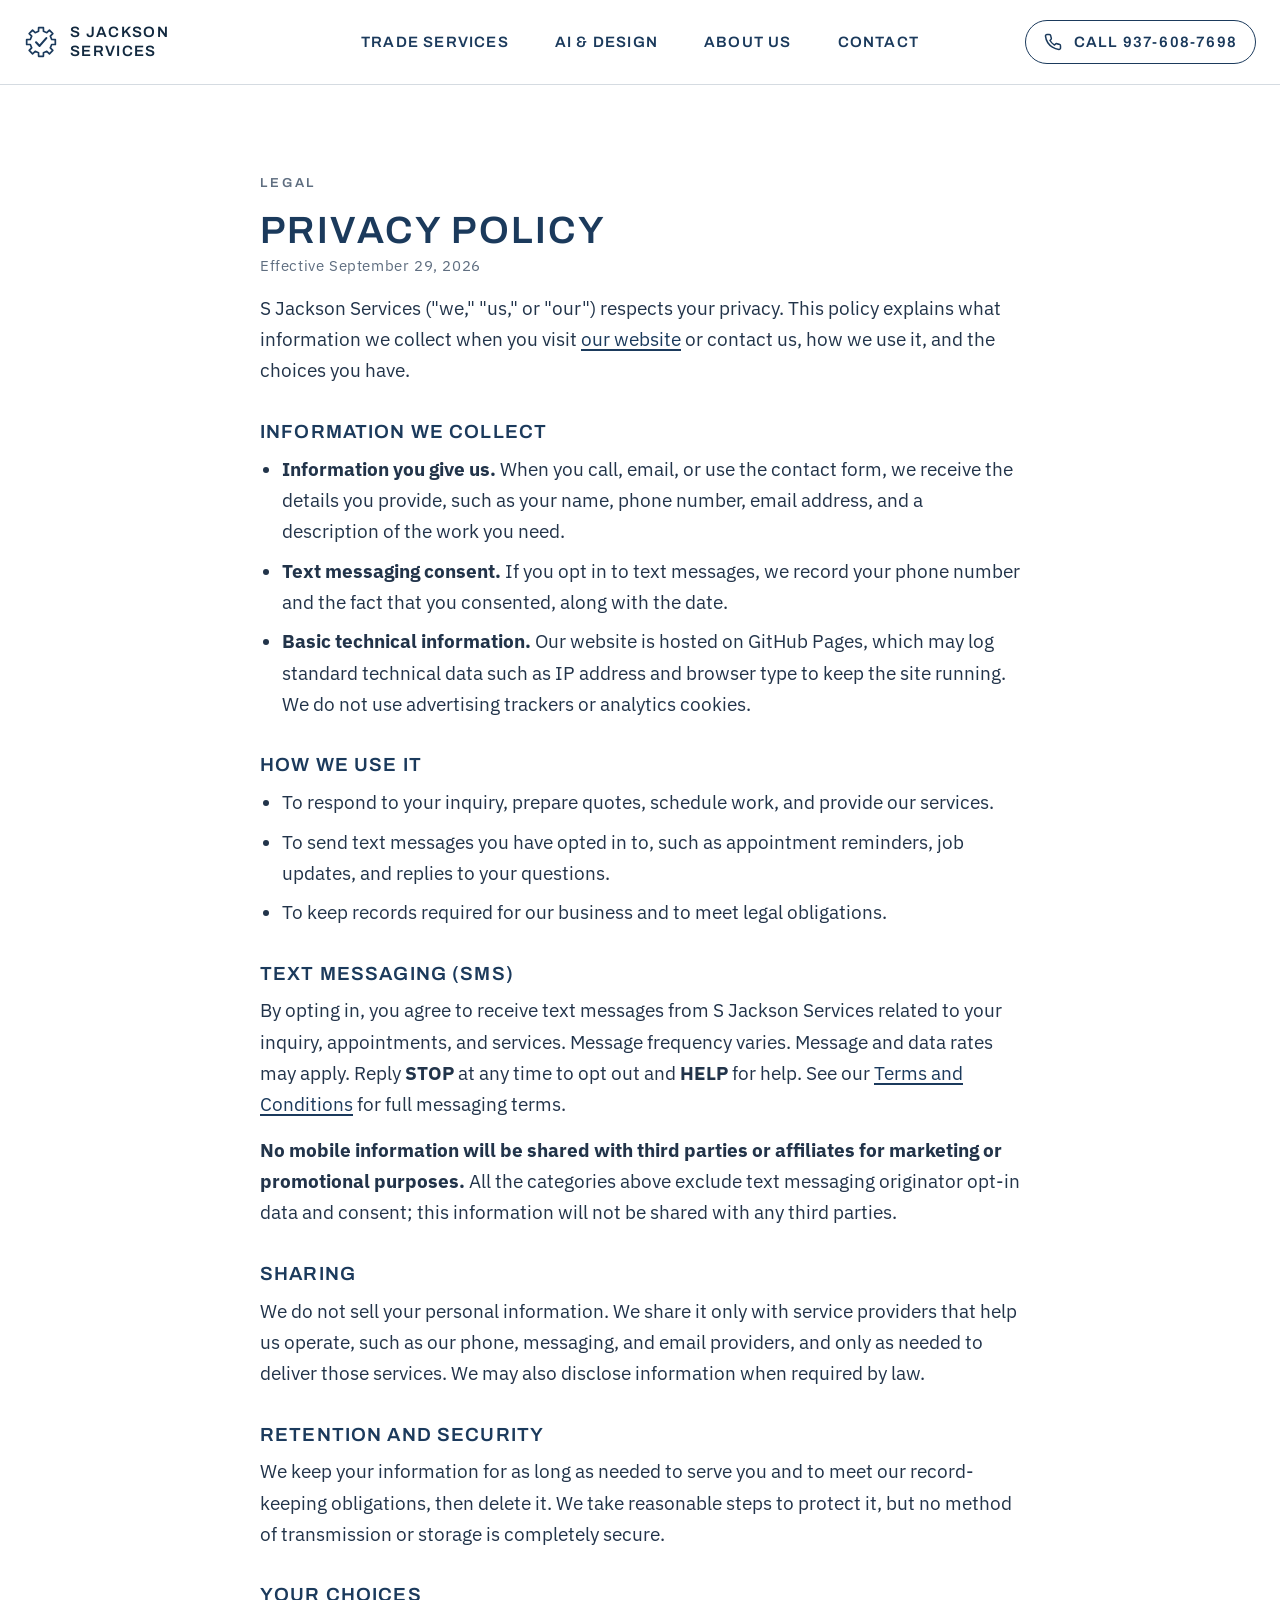
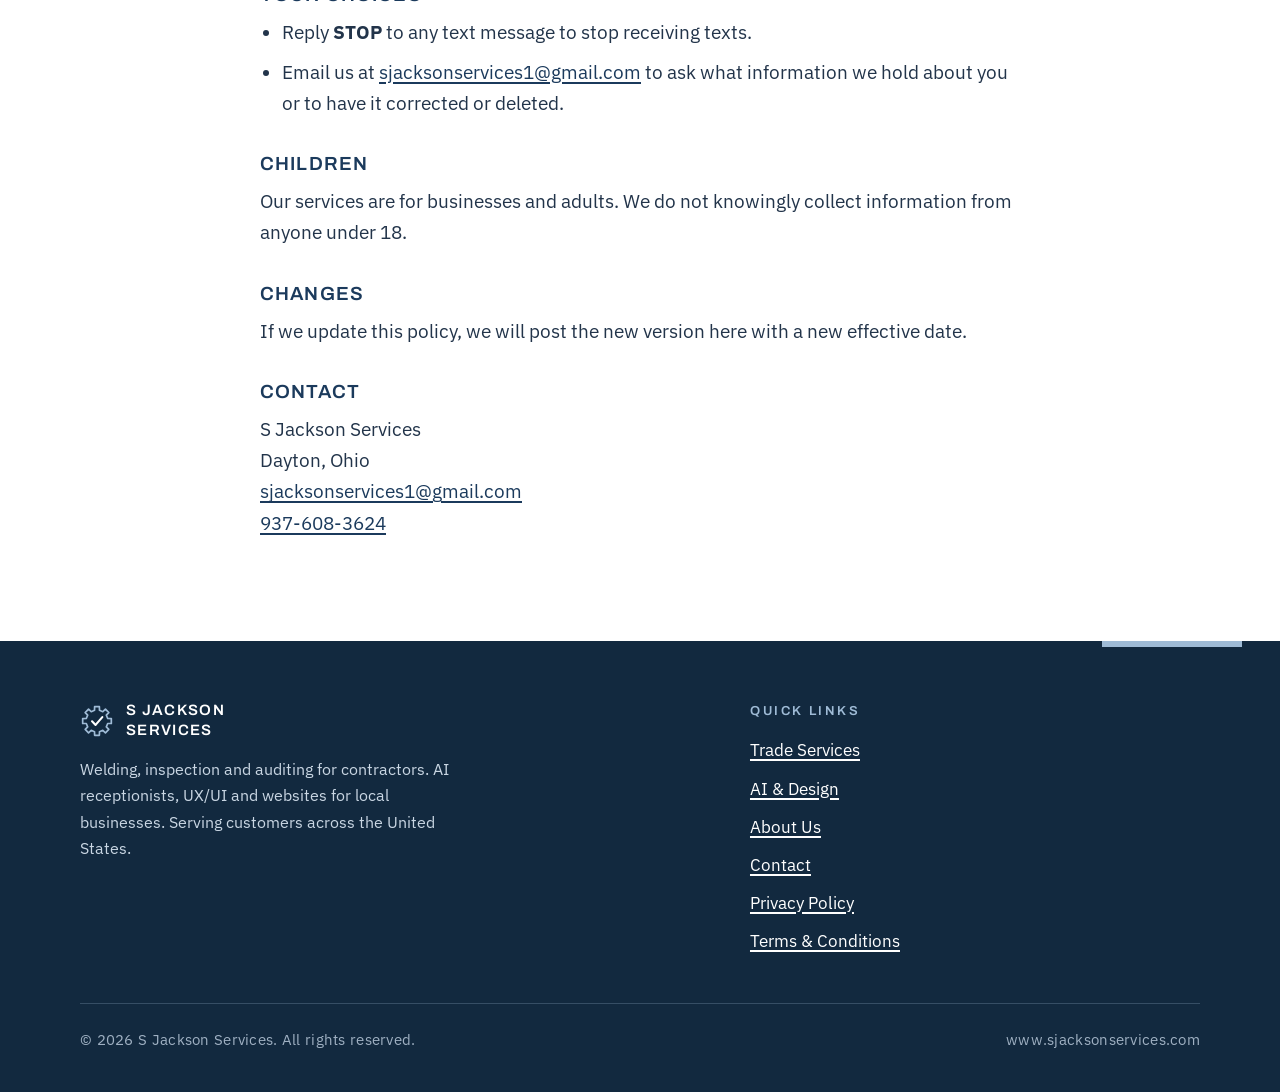
==== privacy.html @ 8cca8031 "Add Privacy Policy and Terms pages with SMS consent for Twilio messaging review - privacy.html: priv" ====
<!DOCTYPE html>
<html lang="en">
<head>
<meta charset="UTF-8">
<meta name="viewport" content="width=device-width, initial-scale=1.0">
<title>Privacy Policy — S Jackson Services</title>
<meta name="description" content="Privacy Policy for S Jackson Services, including how we handle phone numbers and text messaging consent.">
<meta name="theme-color" content="#1B3A5C">
<link rel="icon" type="image/svg+xml" href="assets/favicon.svg">
<link rel="preconnect" href="https://fonts.googleapis.com">
<link rel="preconnect" href="https://fonts.gstatic.com" crossorigin>
<link href="https://fonts.googleapis.com/css2?family=Archivo:wght@500;600;700&family=IBM+Plex+Sans:wght@400;500;600&display=swap" rel="stylesheet">
<link rel="stylesheet" href="styles.css">
</head>
<body>

<a class="skip-link" href="#main">Skip to main content</a>

<header class="site-header">
  <div class="container header-inner">
    <a class="brand" href="index.html#top" aria-label="S Jackson Services home">
      <svg class="" viewBox="0 0 48 48" fill="none" aria-hidden="true">
        <path d="M 20.5 8.9 L 20.63 3.78 L 27.37 3.78 L 27.5 8.9 L 32.2 10.85 L 35.92 7.32 L 40.68 12.08 L 37.15 15.8 L 39.1 20.5 L 44.22 20.63 L 44.22 27.37 L 39.1 27.5 L 37.15 32.2 L 40.68 35.92 L 35.92 40.68 L 32.2 37.15 L 27.5 39.1 L 27.37 44.22 L 20.63 44.22 L 20.5 39.1 L 15.8 37.15 L 12.08 40.68 L 7.32 35.92 L 10.85 32.2 L 8.9 27.5 L 3.78 27.37 L 3.78 20.63 L 8.9 20.5 L 10.85 15.8 L 7.32 12.08 L 12.08 7.32 L 15.8 10.85 Z" stroke="#1B3A5C" stroke-width="2.4" stroke-linejoin="round"/>
        <path d="M17 24.5 L22 29.5 L31.5 18.5" stroke="#1B3A5C" stroke-width="3" stroke-linecap="round" stroke-linejoin="round"/>
      </svg>
      <span class="brand-name">S Jackson<br>Services</span>
    </a>

    <nav class="nav" id="siteNav" aria-label="Main">
      <a href="index.html#trade">Trade Services</a>
      <a href="index.html#automation">AI &amp; Design</a>
      <a href="index.html#about">About Us</a>
      <a href="index.html#contact">Contact</a>
      <a class="btn btn-primary header-call nav-call" href="tel:9376087698" data-fill-tel="mainPhone">
        <svg viewBox="0 0 24 24" fill="none" stroke="currentColor" stroke-width="2" stroke-linecap="round" stroke-linejoin="round" aria-hidden="true"><path d="M22 16.9v3a2 2 0 0 1-2.2 2 19.8 19.8 0 0 1-8.6-3A19.5 19.5 0 0 1 5.1 13 19.8 19.8 0 0 1 2 4.2 2 2 0 0 1 4 2h3a2 2 0 0 1 2 1.7c.1 1 .4 2 .7 2.9a2 2 0 0 1-.5 2.1L8 10a16 16 0 0 0 6 6l1.3-1.2a2 2 0 0 1 2.1-.5c.9.3 1.9.6 2.9.7a2 2 0 0 1 1.7 2z"/></svg>
        <span>Call <span data-fill="mainPhone">937-608-7698</span></span>
      </a>
    </nav>

    <div class="header-right">
      <a class="btn btn-primary header-call desk-call" href="tel:9376087698" data-fill-tel="mainPhone">
        <svg viewBox="0 0 24 24" fill="none" stroke="currentColor" stroke-width="2" stroke-linecap="round" stroke-linejoin="round" aria-hidden="true"><path d="M22 16.9v3a2 2 0 0 1-2.2 2 19.8 19.8 0 0 1-8.6-3A19.5 19.5 0 0 1 5.1 13 19.8 19.8 0 0 1 2 4.2 2 2 0 0 1 4 2h3a2 2 0 0 1 2 1.7c.1 1 .4 2 .7 2.9a2 2 0 0 1-.5 2.1L8 10a16 16 0 0 0 6 6l1.3-1.2a2 2 0 0 1 2.1-.5c.9.3 1.9.6 2.9.7a2 2 0 0 1 1.7 2z"/></svg>
        <span>Call <span data-fill="mainPhone">937-608-7698</span></span>
      </a>
      <button class="nav-toggle" id="navToggle" aria-expanded="false" aria-controls="siteNav">
        <svg viewBox="0 0 24 24" fill="none" stroke="currentColor" stroke-width="2.2" stroke-linecap="round" aria-hidden="true"><path d="M4 7h16M4 12h16M4 17h16"/></svg>
        Menu
      </button>
    </div>
  </div>
</header>

<main id="main">
<section class="section legal">
  <div class="container legal-inner">
    <div class="eyebrow">Legal</div>
    <h1>Privacy Policy</h1>
    <p class="legal-date">Effective September 29, 2026</p>

    <p>S Jackson Services ("we," "us," or "our") respects your privacy. This policy explains what information we collect when you visit <a href="index.html">our website</a> or contact us, how we use it, and the choices you have.</p>

    <h2>Information we collect</h2>
    <ul>
      <li><strong>Information you give us.</strong> When you call, email, or use the contact form, we receive the details you provide, such as your name, phone number, email address, and a description of the work you need.</li>
      <li><strong>Text messaging consent.</strong> If you opt in to text messages, we record your phone number and the fact that you consented, along with the date.</li>
      <li><strong>Basic technical information.</strong> Our website is hosted on GitHub Pages, which may log standard technical data such as IP address and browser type to keep the site running. We do not use advertising trackers or analytics cookies.</li>
    </ul>

    <h2>How we use it</h2>
    <ul>
      <li>To respond to your inquiry, prepare quotes, schedule work, and provide our services.</li>
      <li>To send text messages you have opted in to, such as appointment reminders, job updates, and replies to your questions.</li>
      <li>To keep records required for our business and to meet legal obligations.</li>
    </ul>

    <h2>Text messaging (SMS)</h2>
    <p>By opting in, you agree to receive text messages from S Jackson Services related to your inquiry, appointments, and services. Message frequency varies. Message and data rates may apply. Reply <strong>STOP</strong> at any time to opt out and <strong>HELP</strong> for help. See our <a href="terms.html">Terms and Conditions</a> for full messaging terms.</p>
    <p><strong>No mobile information will be shared with third parties or affiliates for marketing or promotional purposes.</strong> All the categories above exclude text messaging originator opt-in data and consent; this information will not be shared with any third parties.</p>

    <h2>Sharing</h2>
    <p>We do not sell your personal information. We share it only with service providers that help us operate, such as our phone, messaging, and email providers, and only as needed to deliver those services. We may also disclose information when required by law.</p>

    <h2>Retention and security</h2>
    <p>We keep your information for as long as needed to serve you and to meet our record-keeping obligations, then delete it. We take reasonable steps to protect it, but no method of transmission or storage is completely secure.</p>

    <h2>Your choices</h2>
    <ul>
      <li>Reply <strong>STOP</strong> to any text message to stop receiving texts.</li>
      <li>Email us at <a href="mailto:sjacksonservices1@gmail.com">sjacksonservices1@gmail.com</a> to ask what information we hold about you or to have it corrected or deleted.</li>
    </ul>

    <h2>Children</h2>
    <p>Our services are for businesses and adults. We do not knowingly collect information from anyone under 18.</p>

    <h2>Changes</h2>
    <p>If we update this policy, we will post the new version here with a new effective date.</p>

    <h2>Contact</h2>
    <p>S Jackson Services<br>Dayton, Ohio<br>
    <a href="mailto:sjacksonservices1@gmail.com">sjacksonservices1@gmail.com</a><br>
    <a href="tel:9376083624">937-608-3624</a></p>

  </div>
</section>
</main>

<footer class="site-footer">
  <div class="footer-accent" aria-hidden="true"></div>
  <div class="container">
    <div class="footer-grid">
      <div>
        <a class="brand" href="index.html#top" aria-label="S Jackson Services home">
          <svg class="" viewBox="0 0 48 48" fill="none" aria-hidden="true">
        <path d="M 20.5 8.9 L 20.63 3.78 L 27.37 3.78 L 27.5 8.9 L 32.2 10.85 L 35.92 7.32 L 40.68 12.08 L 37.15 15.8 L 39.1 20.5 L 44.22 20.63 L 44.22 27.37 L 39.1 27.5 L 37.15 32.2 L 40.68 35.92 L 35.92 40.68 L 32.2 37.15 L 27.5 39.1 L 27.37 44.22 L 20.63 44.22 L 20.5 39.1 L 15.8 37.15 L 12.08 40.68 L 7.32 35.92 L 10.85 32.2 L 8.9 27.5 L 3.78 27.37 L 3.78 20.63 L 8.9 20.5 L 10.85 15.8 L 7.32 12.08 L 12.08 7.32 L 15.8 10.85 Z" stroke="#9FBBD6" stroke-width="2.4" stroke-linejoin="round"/>
        <path d="M17 24.5 L22 29.5 L31.5 18.5" stroke="#FFFFFF" stroke-width="3" stroke-linecap="round" stroke-linejoin="round"/>
      </svg>
          <span class="brand-name">S Jackson<br>Services</span>
        </a>
        <p>Welding, inspection and auditing for contractors. AI receptionists, UX/UI and websites for local businesses. Serving <span data-fill="serviceArea">customers across the United States</span>.</p>
      </div>
      <div>
        <div class="footer-h">Quick Links</div>
        <ul>
          <li><a href="index.html#trade">Trade Services</a></li>
          <li><a href="index.html#automation">AI &amp; Design</a></li>
          <li><a href="index.html#about">About Us</a></li>
          <li><a href="index.html#contact">Contact</a></li>
          <li><a href="privacy.html">Privacy Policy</a></li>
          <li><a href="terms.html">Terms &amp; Conditions</a></li>
        </ul>
      </div>
    </div>
    <div class="footer-bottom">
      <span>&copy; <span id="year">2026</span> S Jackson Services. All rights reserved.</span>
      <span data-fill="website">www.sjacksonservices.com</span>
    </div>
  </div>
</footer>

<script src="site-config.js"></script>
<script src="site.js"></script>
</body>
</html>
---- styles.css ----
/* ============================================================
   S JACKSON SERVICES — STYLES
   Palette, type and details are lifted straight from the
   business card so the site and the card read as one piece.
   ============================================================ */
:root{
  --navy:#1B3A5C;
  --navy-deep:#12293F;
  --sky:#9FBBD6;
  --sky-light:#E4ECF4;
  --text:#22344A;
  --muted:#5F6E80;      /* card's #7C8A9B, darkened slightly for readability */
  --bg:#EDEFF2;
  --white:#FFFFFF;
  --line:rgba(27,58,92,.18);
  --shadow:0 12px 30px rgba(27,58,92,.14), 0 2px 5px rgba(27,58,92,.08);
  --radius:6px;
  --max:1120px;
}

*{margin:0;padding:0;box-sizing:border-box;}
html{scroll-behavior:smooth;}
@media (prefers-reduced-motion:reduce){
  html{scroll-behavior:auto;}
  *{transition:none !important;animation:none !important;}
}
body{
  background:var(--bg);
  color:var(--text);
  font-family:'IBM Plex Sans',system-ui,-apple-system,"Segoe UI",Arial,sans-serif;
  font-size:19px;            /* large base size — easy on the eyes */
  line-height:1.65;
  -webkit-font-smoothing:antialiased;
}
img,svg{max-width:100%;display:block;}
a{color:var(--navy);text-decoration-thickness:2px;text-underline-offset:3px;}
a:hover{color:var(--navy-deep);}
:focus-visible{outline:3px solid var(--navy);outline-offset:3px;border-radius:3px;}
.container{width:min(var(--max),100% - 40px);margin-inline:auto;}
.visually-hidden{position:absolute;width:1px;height:1px;overflow:hidden;clip:rect(0 0 0 0);white-space:nowrap;}

/* Headings — Archivo, uppercase, letter-spaced, like the card wordmark */
h1,h2,h3,.eyebrow,.wordmark,.btn,.nav a{
  font-family:'Archivo',system-ui,Arial,sans-serif;
}
h2{
  font-weight:600;font-size:clamp(26px,3.4vw,36px);
  letter-spacing:.06em;text-transform:uppercase;line-height:1.2;color:var(--navy);
}
h3{
  font-weight:600;font-size:21px;letter-spacing:.05em;text-transform:uppercase;
  line-height:1.25;color:var(--navy);
}
.eyebrow{
  font-size:13px;font-weight:600;letter-spacing:.22em;text-transform:uppercase;
  color:var(--muted);margin-bottom:14px;
}
.section{padding:88px 0;}
.section-head{max-width:720px;margin-bottom:44px;}
.section-head p{margin-top:16px;font-size:20px;color:var(--text);}
.lead{font-size:21px;}

/* Skip link for keyboard users */
.skip-link{
  position:absolute;left:16px;top:-60px;z-index:100;
  background:var(--navy);color:#fff;padding:12px 18px;border-radius:var(--radius);
  font-weight:600;transition:top .15s;
}
.skip-link:focus{top:16px;}

/* ---------- BUTTONS ---------- */
.btn{
  display:inline-flex;align-items:center;justify-content:center;gap:12px;
  min-height:56px;padding:14px 28px;border-radius:var(--radius);
  font-weight:600;font-size:17px;letter-spacing:.08em;text-transform:uppercase;
  text-decoration:none;border:2px solid transparent;cursor:pointer;
  transition:background .15s,color .15s,border-color .15s,transform .15s;
}
.btn svg{width:22px;height:22px;flex:none;}
.btn-primary{background:var(--navy);color:#fff;border-color:var(--navy);}
.btn-primary:hover{background:var(--navy-deep);border-color:var(--navy-deep);color:#fff;}
.btn-outline{background:transparent;color:var(--navy);border-color:var(--navy);}
.btn-outline:hover{background:var(--navy);color:#fff;}
.btn-light{background:#fff;color:var(--navy);border-color:#fff;}
.btn-light:hover{background:var(--sky-light);border-color:var(--sky-light);color:var(--navy-deep);}
.btn-ghost{background:transparent;color:#fff;border-color:var(--sky);}
.btn-ghost:hover{background:rgba(255,255,255,.12);color:#fff;}
.btn:active{transform:translateY(1px);}

/* ---------- HEADER ---------- */
.site-header{
  position:sticky;top:0;z-index:50;
  background:rgba(255,255,255,.96);backdrop-filter:blur(6px);
  border-bottom:1px solid var(--line);
}
.site-header .container{width:min(1440px,100% - 48px);}
.header-inner{
  display:grid;grid-template-columns:1fr auto 1fr;align-items:center;gap:24px;
  min-height:84px;
}
.header-right{justify-self:end;display:flex;align-items:center;}
.brand{display:flex;align-items:center;gap:12px;text-decoration:none;color:var(--navy-deep);flex:none;justify-self:start;}
.brand svg{width:34px;height:34px;flex:none;}
.brand-name{
  font-family:'Archivo',sans-serif;font-weight:600;font-size:15px;
  letter-spacing:.09em;text-transform:uppercase;line-height:1.3;white-space:nowrap;
}
.nav{display:flex;align-items:center;gap:10px;justify-self:center;}
.nav a{
  display:inline-block;padding:12px 18px;border-radius:var(--radius);
  font-size:15px;font-weight:600;letter-spacing:.08em;text-transform:uppercase;
  color:var(--navy);text-decoration:none;white-space:nowrap;
}
.nav a:hover{background:var(--sky-light);}
.nav a.nav-call{display:none;}
a.header-call{
  display:inline-flex;min-height:44px;padding:8px 18px;white-space:nowrap;
  font-size:15px;color:var(--navy);background:transparent;
  border:1.5px solid var(--navy);border-radius:999px;
}
a.header-call svg{width:18px;height:18px;}
a.header-call:hover{background:var(--navy);color:#fff;}
.nav-toggle{
  display:none;align-items:center;justify-content:center;gap:10px;
  min-height:50px;padding:10px 16px;border:2px solid var(--navy);
  border-radius:var(--radius);background:#fff;color:var(--navy);
  font-family:'Archivo',sans-serif;font-weight:600;font-size:15px;
  letter-spacing:.08em;text-transform:uppercase;cursor:pointer;
}
.nav-toggle svg{width:22px;height:22px;}

/* ---------- HERO (matches card FRONT) ---------- */
.hero{
  background:linear-gradient(160deg,var(--navy) 0%,var(--navy-deep) 100%);
  color:#fff;position:relative;overflow:hidden;
  padding:104px 0 112px;text-align:center;
}
.hero .watermark{
  position:absolute;right:-40px;bottom:-40px;width:520px;height:520px;
  pointer-events:none;opacity:.9;
}
.hero-inner{position:relative;max-width:820px;margin-inline:auto;}
.hero-logo{width:72px;height:72px;margin:0 auto 26px;}
.wordmark{
  font-weight:600;font-size:clamp(38px,6vw,64px);
  letter-spacing:.06em;text-transform:uppercase;line-height:1.1;color:#fff;
}
.services-line{
  font-size:15px;letter-spacing:.32em;text-transform:uppercase;
  color:var(--sky);font-weight:500;margin-top:24px;
}
.hero p.lead{margin:30px auto 0;max-width:660px;color:#E5EDF5;}
.hero-actions{
  display:flex;flex-wrap:wrap;gap:16px;justify-content:center;margin-top:40px;
}
.hero-area{margin-top:34px;font-size:15px;letter-spacing:.14em;text-transform:uppercase;color:var(--sky);}

/* ---------- TWO PATHS (chooser under the hero) ---------- */
.paths{background:#fff;border-bottom:1px solid var(--line);}
.paths-inner{display:grid;grid-template-columns:1fr 1fr;}
.path{
  display:flex;flex-direction:column;gap:6px;padding:34px 36px;
  text-decoration:none;color:var(--text);border-right:1px solid var(--line);
  transition:background .15s;
}
.path:last-child{border-right:none;}
.path:hover{background:var(--sky-light);}
.path-eyebrow{
  font-family:'Archivo',sans-serif;font-size:12.5px;font-weight:600;
  letter-spacing:.22em;text-transform:uppercase;color:var(--muted);
}
.path-title{
  font-family:'Archivo',sans-serif;font-weight:600;font-size:21px;
  letter-spacing:.05em;text-transform:uppercase;color:var(--navy);line-height:1.25;margin-top:4px;
}
.path-who{font-size:16px;color:var(--muted);}
.path-go{
  margin-top:12px;font-family:'Archivo',sans-serif;font-weight:600;font-size:15px;
  letter-spacing:.08em;text-transform:uppercase;color:var(--navy);
}
.path-auto .path-eyebrow{color:#4E6E8E;}

/* ---------- SIDE SECTIONS (Steve / Catherine) ---------- */
.side-head{
  display:grid;grid-template-columns:1fr 440px;gap:48px;align-items:start;margin-bottom:44px;
}
.side-head .section-head{margin-bottom:0;}
.side-cta{display:flex;flex-wrap:wrap;gap:16px;margin-top:40px;}
.side-auto{background:#fff;}
.side-auto .side-head{grid-template-columns:1fr;}
.side-auto .service{border-top-color:var(--sky);}
.side-auto .service-icon{background:var(--bg);}

.avatar{
  width:72px;height:72px;border-radius:50%;flex:none;overflow:hidden;
  background:var(--sky-light);border:2px solid var(--sky);
  display:grid;place-items:center;
  font-family:'Archivo',sans-serif;font-weight:600;font-size:22px;letter-spacing:.06em;color:var(--navy);
}
.avatar img{width:100%;height:100%;object-fit:cover;}

/* AI & design grid: featured card + two stacked */
.auto-grid{display:grid;grid-template-columns:1.25fr 1fr;gap:24px;align-items:stretch;}
.auto-side{display:grid;gap:24px;}
.service.featured{border-top:6px solid var(--navy);background:linear-gradient(180deg,#fff 0%,#F6F8FB 100%);}
.featured-tag{
  display:inline-block;font-family:'Archivo',sans-serif;font-size:12px;font-weight:600;
  letter-spacing:.18em;text-transform:uppercase;color:#fff;background:var(--navy);
  padding:5px 10px;border-radius:3px;margin-bottom:12px;
}
.checks{list-style:none;margin-top:18px;display:flex;flex-direction:column;gap:10px;}
.checks li{position:relative;padding-left:32px;}
.checks li::before{
  content:"";position:absolute;left:0;top:5px;width:20px;height:20px;
  background:url("data:image/svg+xml,%3Csvg xmlns='http://www.w3.org/2000/svg' viewBox='0 0 24 24'%3E%3Ccircle cx='12' cy='12' r='12' fill='%231B3A5C'/%3E%3Cpath d='M7 12.5l3.2 3.2L17 9' fill='none' stroke='%23fff' stroke-width='2.6' stroke-linecap='round' stroke-linejoin='round'/%3E%3C/svg%3E") center/contain no-repeat;
}

/* ---------- SERVICES ---------- */
.services-grid{
  display:grid;grid-template-columns:repeat(auto-fit,minmax(250px,1fr));gap:24px;
}
.services-grid.three{grid-template-columns:repeat(auto-fit,minmax(280px,1fr));}
.service{
  background:#fff;border-radius:var(--radius);box-shadow:var(--shadow);
  padding:34px 30px 30px;position:relative;overflow:hidden;
  border-top:6px solid var(--navy);
}
.service-icon{
  width:56px;height:56px;border-radius:var(--radius);
  background:var(--sky-light);display:grid;place-items:center;margin-bottom:22px;
}
.service-icon svg{width:30px;height:30px;stroke:var(--navy);fill:none;stroke-width:1.8;stroke-linecap:round;stroke-linejoin:round;}
.service p{margin-top:12px;}
.service .for{
  margin-top:18px;padding-top:16px;border-top:1px solid var(--line);
  font-size:15px;color:var(--muted);letter-spacing:.02em;
}
.service .for strong{color:var(--navy);font-weight:600;letter-spacing:.1em;text-transform:uppercase;font-size:12.5px;display:block;margin-bottom:4px;}

/* ---------- ABOUT (matches card BACK) ---------- */
.about-grid{display:grid;grid-template-columns:1.1fr 1fr;gap:56px;align-items:center;}
.about-copy p + p{margin-top:18px;}
.card-back{
  background:#fff;border-radius:var(--radius);box-shadow:var(--shadow);
  position:relative;overflow:hidden;
}
.team-photo{margin:0;position:relative;}
.team-photo-frame{
  width:100%;aspect-ratio:3 / 2;overflow:hidden;background:var(--sky-light);
  border-radius:var(--radius);
}
.team-photo-frame img{width:100%;height:100%;object-fit:cover;display:block;}

.team-photo figcaption{
  padding:14px 22px 16px;font-size:15px;color:var(--muted);letter-spacing:.03em;
}
.icon{width:18px;height:18px;flex:none;stroke:var(--navy);fill:none;stroke-width:1.8;stroke-linecap:round;stroke-linejoin:round;}

/* ---------- PROFILES (inside About) ---------- */
.profiles{margin-top:72px;display:flex;flex-direction:column;gap:56px;}
.profile{
  display:grid;grid-template-columns:300px 1fr;gap:48px;align-items:start;
  background:#fff;border-radius:var(--radius);box-shadow:var(--shadow);
  padding:44px;position:relative;overflow:hidden;scroll-margin-top:100px;
}
.profile.flip{grid-template-columns:1fr 300px;}
.profile.flip .profile-side{order:2;}
.profile::before{
  content:"";position:absolute;left:0;top:0;bottom:0;width:6px;background:var(--navy);
}
.profile.flip::before{left:auto;right:0;background:var(--sky);}
.profile-side{display:flex;flex-direction:column;align-items:center;text-align:center;gap:18px;}
.profile .avatar.big{width:200px;height:200px;font-size:56px;border-width:3px;}
.profile-eyebrow{
  font-family:'Archivo',sans-serif;font-size:12.5px;font-weight:600;
  letter-spacing:.22em;text-transform:uppercase;color:var(--muted);
}
.profile-name{
  font-family:'Archivo',sans-serif;font-weight:600;font-size:24px;
  letter-spacing:.06em;text-transform:uppercase;color:var(--navy);line-height:1.2;
}
.profile-role{font-size:15px;color:var(--muted);margin-top:6px;letter-spacing:.04em;}
.profile-side .btn{margin-top:6px;width:100%;}
.profile-note{font-size:13.5px;color:var(--muted);letter-spacing:.04em;margin-top:-8px;}
.profile-body h3{font-size:24px;letter-spacing:.06em;margin-bottom:6px;}
.profile-body .profile-role{margin-bottom:22px;}
.profile-story p + p{margin-top:16px;}
.profile-cols{
  display:grid;grid-template-columns:1fr 1fr;gap:36px;
  margin-top:40px;padding:30px 32px;background:var(--bg);border-radius:var(--radius);
}
.profile-h{
  font-family:'Archivo',sans-serif;font-size:12.5px;font-weight:600;
  letter-spacing:.2em;text-transform:uppercase;color:var(--muted);margin-bottom:12px;
}
.facts{list-style:none;display:flex;flex-direction:column;}
.facts{gap:14px;}
.facts li{
  display:grid;grid-template-columns:136px 1fr;gap:12px;font-size:16.5px;
}
.facts .fl{color:var(--muted);font-size:14px;letter-spacing:.06em;text-transform:uppercase;font-weight:600;padding-top:3px;}
.approach{list-style:none;display:flex;flex-direction:column;gap:10px;}
.approach li{position:relative;padding-left:32px;font-size:17px;}
.approach li::before{
  content:"";position:absolute;left:0;top:5px;width:20px;height:20px;
  background:url("data:image/svg+xml,%3Csvg xmlns='http://www.w3.org/2000/svg' viewBox='0 0 24 24'%3E%3Ccircle cx='12' cy='12' r='12' fill='%231B3A5C'/%3E%3Cpath d='M7 12.5l3.2 3.2L17 9' fill='none' stroke='%23fff' stroke-width='2.6' stroke-linecap='round' stroke-linejoin='round'/%3E%3C/svg%3E") center/contain no-repeat;
}
.profile.flip .approach li::before{
  background-image:url("data:image/svg+xml,%3Csvg xmlns='http://www.w3.org/2000/svg' viewBox='0 0 24 24'%3E%3Ccircle cx='12' cy='12' r='12' fill='%239FBBD6'/%3E%3Cpath d='M7 12.5l3.2 3.2L17 9' fill='none' stroke='%2312293F' stroke-width='2.6' stroke-linecap='round' stroke-linejoin='round'/%3E%3C/svg%3E");
}
.credentials{margin-top:36px;}
.chips{display:flex;flex-wrap:wrap;gap:8px;}
.chip{
  display:inline-block;padding:7px 12px;border-radius:999px;
  background:var(--sky-light);font-size:14.5px;line-height:1.3;color:var(--navy-deep);
}
.side-photo{margin:0;}
.side-photo-frame{
  width:100%;aspect-ratio:4 / 3;max-width:100%;border-radius:var(--radius);overflow:hidden;
  background:var(--sky-light);box-shadow:var(--shadow);
}
.side-photo-frame img{width:100%;height:100%;object-fit:cover;display:block;}
.side-photo-frame.missing,.team-photo-frame.missing{
  display:grid;place-items:center;
  background:linear-gradient(160deg,var(--sky-light) 0%,#D3E0EC 100%);
}
.photo-placeholder{
  display:flex;flex-direction:column;align-items:center;gap:14px;text-align:center;padding:20px;
}
.photo-placeholder .ph-logo{width:64px;height:64px;opacity:.45;}
.photo-placeholder span{
  font-family:'Archivo',sans-serif;font-weight:600;font-size:12.5px;letter-spacing:.22em;
  text-transform:uppercase;color:var(--navy);opacity:.55;
}
.side-photo figcaption{display:flex;flex-direction:column;gap:2px;margin-top:14px;}
.side-photo figcaption strong{
  font-family:'Archivo',sans-serif;font-weight:600;font-size:16px;letter-spacing:.07em;text-transform:uppercase;color:var(--navy);
}
.side-photo figcaption span{font-size:14.5px;color:var(--muted);letter-spacing:.03em;}
.side-photo figcaption em{font-style:normal;font-size:15px;color:var(--text);margin-top:6px;}
.placeholder{background:rgba(159,187,214,.28);border-radius:3px;padding:0 4px;}

/* ---------- CONTACT ---------- */
.contact{background:#fff;}
.contact-grid{display:grid;grid-template-columns:1fr 1.1fr;gap:56px;align-items:start;}
.contact-list{list-style:none;display:flex;flex-direction:column;gap:22px;margin-top:28px;}
.contact-list li{display:flex;gap:16px;align-items:flex-start;}
.contact-list .ci{
  width:52px;height:52px;border-radius:var(--radius);flex:none;
  background:var(--sky-light);display:grid;place-items:center;
}
.contact-list .ci svg{width:24px;height:24px;stroke:var(--navy);fill:none;stroke-width:1.8;stroke-linecap:round;stroke-linejoin:round;}
.contact-list .label{font-size:12.5px;letter-spacing:.18em;text-transform:uppercase;color:var(--muted);font-weight:600;}
.contact-list .value{font-size:20px;margin-top:2px;word-break:break-word;}
.contact-list .value a{font-weight:500;}
.contact-note{margin-top:22px;font-size:16px;color:var(--muted);}

form{
  background:var(--bg);border-radius:var(--radius);padding:34px;border:1px solid var(--line);
}
.field{margin-bottom:22px;}
label{display:block;font-weight:600;margin-bottom:8px;font-size:17px;}
label .opt{font-weight:400;color:var(--muted);font-size:15px;}
input,select,textarea{
  width:100%;font:inherit;font-size:18px;color:var(--text);
  padding:14px 16px;border:2px solid var(--line);border-radius:var(--radius);background:#fff;
}
input:focus,select:focus,textarea:focus{border-color:var(--navy);outline:none;box-shadow:0 0 0 3px rgba(27,58,92,.18);}
textarea{min-height:150px;resize:vertical;}
.form-note{font-size:15px;color:var(--muted);margin-top:16px;}
.form-actions{display:flex;flex-wrap:wrap;gap:14px;align-items:center;margin-top:8px;}

/* ---------- CONSENT CHECKBOX ---------- */
.field.consent{margin-top:-4px;}
.check{display:flex;gap:12px;align-items:flex-start;font-weight:400;font-size:15px;line-height:1.5;color:var(--text);cursor:pointer;}
.check input{width:22px;height:22px;flex:none;margin-top:3px;accent-color:var(--navy);}
.check a{font-weight:500;}

/* ---------- LEGAL PAGES ---------- */
.legal{background:#fff;}
.legal-inner{max-width:760px;}
.legal h1{
  font-family:'Archivo',sans-serif;font-weight:600;font-size:clamp(28px,3.6vw,38px);
  letter-spacing:.06em;text-transform:uppercase;line-height:1.2;color:var(--navy);
}
.legal-date{margin:8px 0 28px;font-size:15px;color:var(--muted);letter-spacing:.04em;}
.legal h2{font-size:19px;margin:34px 0 10px;}
.legal p{margin:0 0 14px;}
.legal ul{margin:0 0 16px 22px;}
.legal li{margin-bottom:8px;}

/* ---------- FOOTER ---------- */
.site-footer{background:var(--navy-deep);color:#C9D6E3;position:relative;padding:60px 0 40px;}
.footer-grid{display:grid;grid-template-columns:1.4fr 1fr;gap:40px;align-items:start;}
.site-footer .brand{color:#fff;}
.site-footer .brand-name{color:#fff;}
.site-footer .brand svg path{stroke:#fff;}
.site-footer .brand svg path:first-child{stroke:var(--sky);}
.site-footer p{margin-top:16px;font-size:16px;max-width:380px;}
.footer-h{
  font-family:'Archivo',sans-serif;font-size:13px;font-weight:600;
  letter-spacing:.2em;text-transform:uppercase;color:var(--sky);margin-bottom:14px;
}
.site-footer ul{list-style:none;display:flex;flex-direction:column;gap:10px;font-size:17px;}
.site-footer a{color:#fff;}
.footer-bottom{
  margin-top:48px;padding-top:24px;border-top:1px solid rgba(159,187,214,.25);
  display:flex;flex-wrap:wrap;justify-content:space-between;gap:12px;
  font-size:14.5px;letter-spacing:.02em;color:#9FB0C2;
}
.footer-accent{position:absolute;right:38px;top:0;width:140px;height:6px;background:var(--sky);}

/* ---------- MID-SIZE DESKTOPS / TABLETS ---------- */
@media (max-width:1200px){
  .nav{gap:4px;}
  .nav a{padding:12px 12px;font-size:14px;letter-spacing:.06em;}
  a.header-call{padding:8px 14px;font-size:14px;}
}
@media (max-width:1023px){
  .header-inner{display:flex;justify-content:space-between;}
  .nav-toggle{display:inline-flex;}
  .header-right a.desk-call{display:none;}
  .nav a.nav-call{display:inline-flex;}
  .nav{
    display:none;position:absolute;left:0;right:0;top:100%;justify-self:auto;
    flex-direction:column;align-items:stretch;gap:0;
    background:#fff;border-bottom:1px solid var(--line);box-shadow:var(--shadow);
    padding:10px 24px 18px;
  }
  .nav.open{display:flex;}
  .nav a{padding:16px 12px;font-size:17px;border-bottom:1px solid var(--line);border-radius:0;letter-spacing:.08em;}
  .nav a:last-of-type{border-bottom:none;}
  .nav a.nav-call{margin:14px 0 0;justify-content:center;border-radius:var(--radius);min-height:52px;font-size:16px;padding:10px 18px;background:var(--navy);color:#fff;border-color:var(--navy);}
}

/* ---------- MOBILE ---------- */
@media (max-width:900px){
  .about-grid,.contact-grid{grid-template-columns:1fr;gap:40px;}
  .side-head{grid-template-columns:1fr;gap:24px;}
  .profile,.profile.flip{grid-template-columns:1fr;gap:28px;padding:32px 26px;}
  .profile.flip .profile-side{order:0;}
  .profile .avatar.big{width:150px;height:150px;font-size:42px;}
  .profile-cols{grid-template-columns:1fr;padding:22px 20px;}
  .auto-grid{grid-template-columns:1fr;}
  .footer-grid{grid-template-columns:1fr;gap:32px;}
  .section{padding:64px 0;}
}
@media (max-width:760px){
  body{font-size:18px;}
  .avatar{width:60px;height:60px;font-size:19px;}
  .profile .avatar.big{width:130px;height:130px;font-size:38px;}
  .facts li{grid-template-columns:1fr;gap:2px;}
  .hero{padding:72px 0 80px;}
  .hero .watermark{width:360px;height:360px;}
  .hero-actions .btn{width:100%;}
  .paths-inner{grid-template-columns:1fr;}
  .path{border-right:none;border-bottom:1px solid var(--line);padding:26px 20px;}
  .path:last-child{border-bottom:none;}
  .side-cta .btn{width:100%;}
  .team-photo figcaption{padding:12px 18px 14px;}
  form{padding:24px;}
  .form-actions .btn{width:100%;}
}
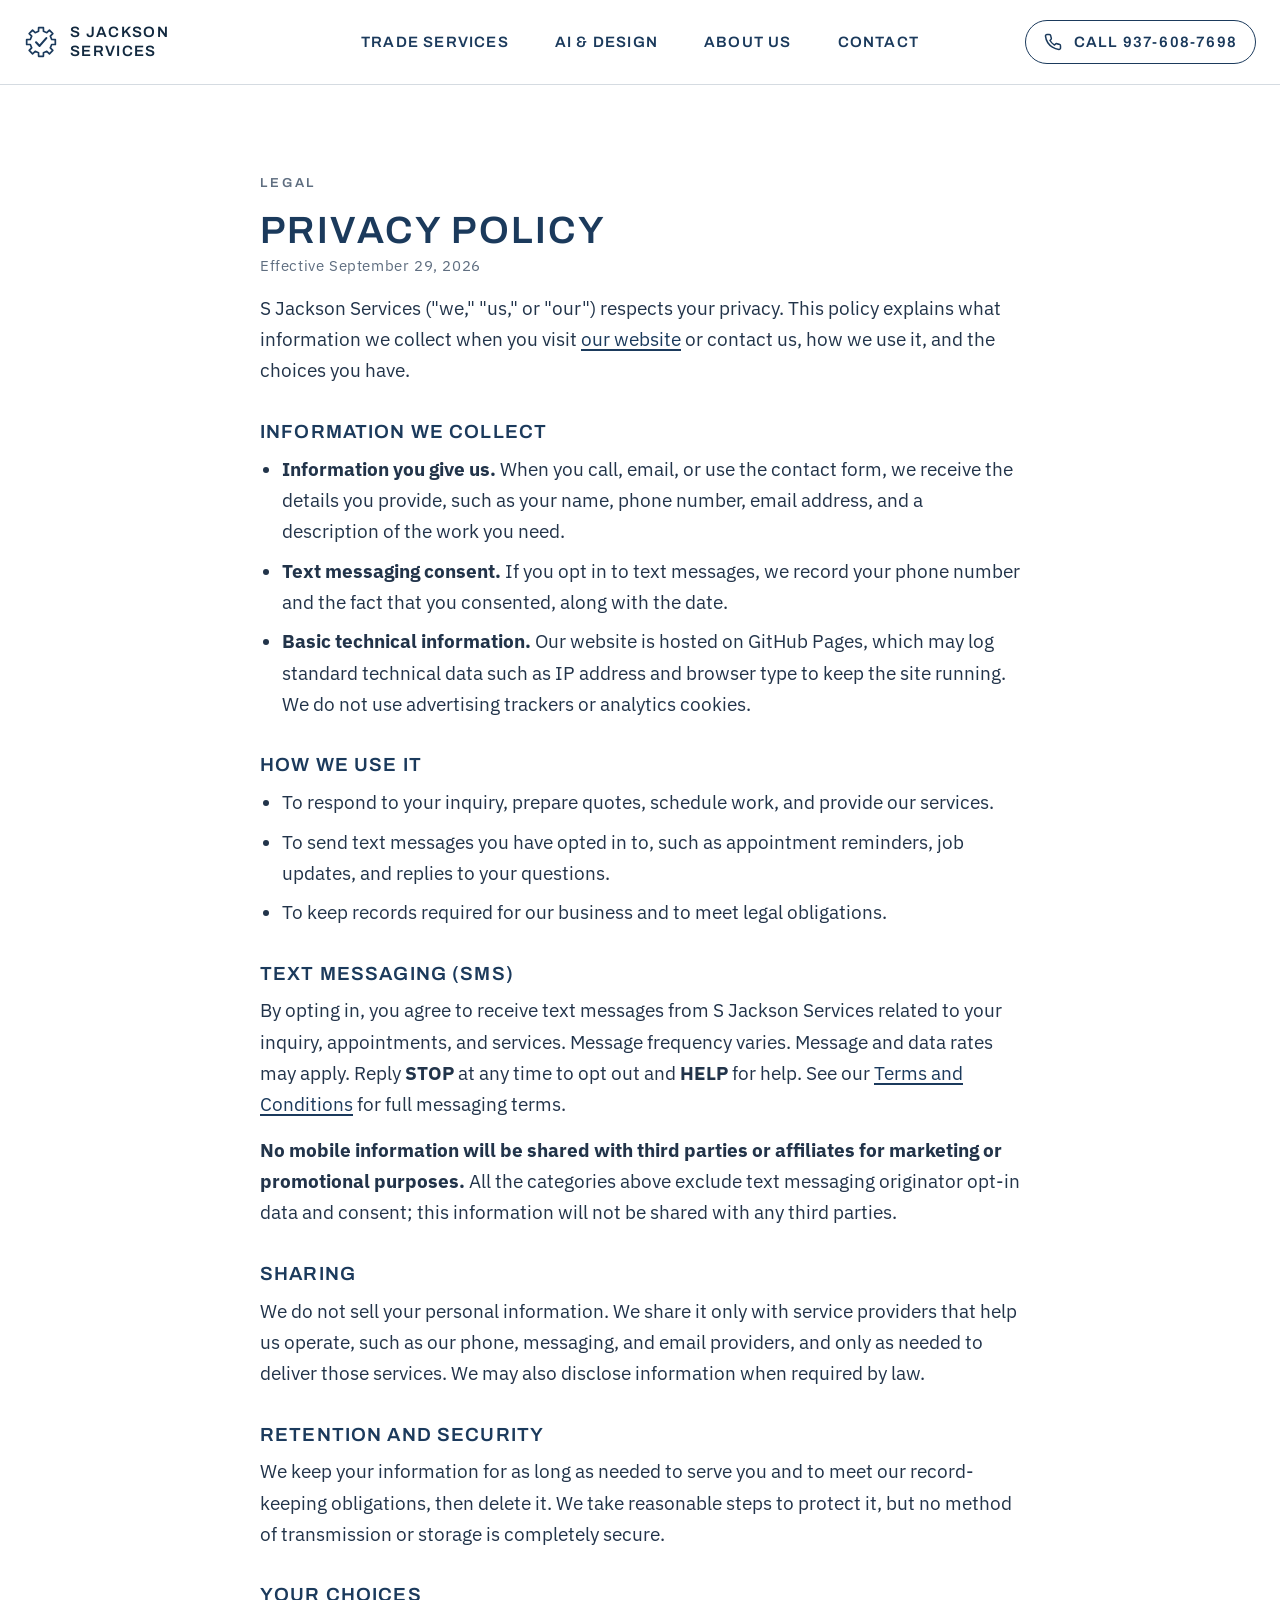
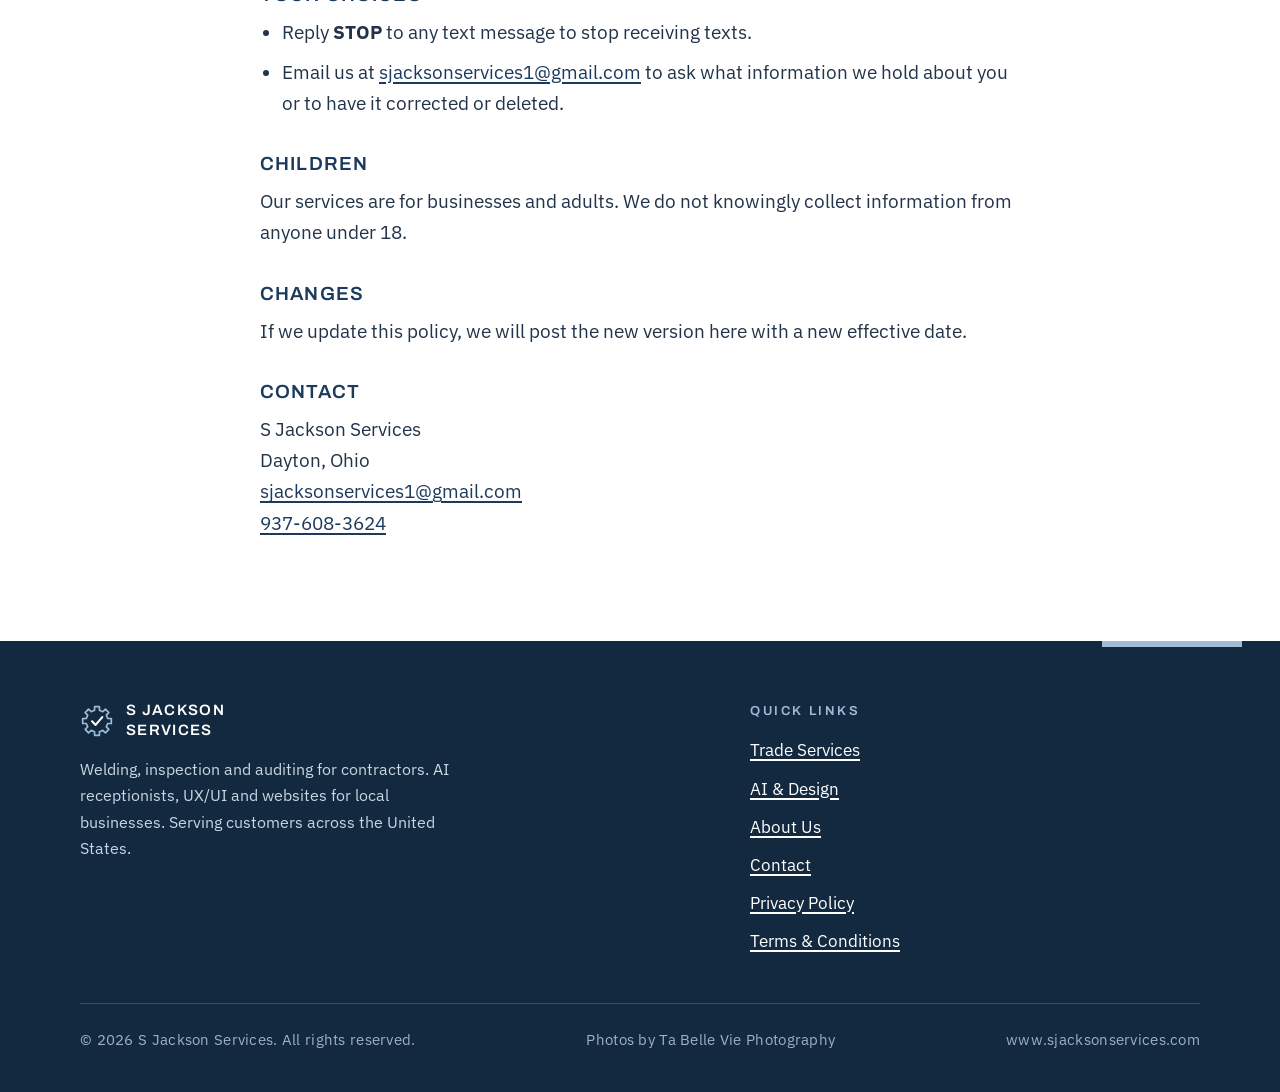
==== commit 3c77d47c: "Add photos: headshots, Catherine at work, Steve and Catherine together; photo credit - Headshots fil" ====
--- a/privacy.html
+++ b/privacy.html
@@ -6,6 +6,7 @@
 <title>Privacy Policy — S Jackson Services</title>
 <meta name="description" content="Privacy Policy for S Jackson Services, including how we handle phone numbers and text messaging consent.">
 <meta name="theme-color" content="#1B3A5C">
+<link rel="canonical" href="https://www.sjacksonservices.com/privacy.html">
 <link rel="icon" type="image/svg+xml" href="assets/favicon.svg">
 <link rel="preconnect" href="https://fonts.googleapis.com">
 <link rel="preconnect" href="https://fonts.gstatic.com" crossorigin>
@@ -132,6 +133,7 @@
     </div>
     <div class="footer-bottom">
       <span>&copy; <span id="year">2026</span> S Jackson Services. All rights reserved.</span>
+      <span class="photo-credit" data-fill="photoCredit">Photos by Ta Belle Vie Photography</span>
       <span data-fill="website">www.sjacksonservices.com</span>
     </div>
   </div>
--- a/styles.css
+++ b/styles.css
@@ -187,7 +187,6 @@
 .side-head .section-head{margin-bottom:0;}
 .side-cta{display:flex;flex-wrap:wrap;gap:16px;margin-top:40px;}
 .side-auto{background:#fff;}
-.side-auto .side-head{grid-template-columns:1fr;}
 .side-auto .service{border-top-color:var(--sky);}
 .side-auto .service-icon{background:var(--bg);}
 
@@ -246,7 +245,7 @@
 }
 .team-photo{margin:0;position:relative;}
 .team-photo-frame{
-  width:100%;aspect-ratio:3 / 2;overflow:hidden;background:var(--sky-light);
+  width:100%;aspect-ratio:1 / 1;overflow:hidden;background:var(--sky-light);
   border-radius:var(--radius);
 }
 .team-photo-frame img{width:100%;height:100%;object-fit:cover;display:block;}
@@ -405,7 +404,7 @@
 .site-footer a{color:#fff;}
 .footer-bottom{
   margin-top:48px;padding-top:24px;border-top:1px solid rgba(159,187,214,.25);
-  display:flex;flex-wrap:wrap;justify-content:space-between;gap:12px;
+  display:flex;flex-wrap:wrap;justify-content:space-between;gap:12px 28px;
   font-size:14.5px;letter-spacing:.02em;color:#9FB0C2;
 }
 .footer-accent{position:absolute;right:38px;top:0;width:140px;height:6px;background:var(--sky);}
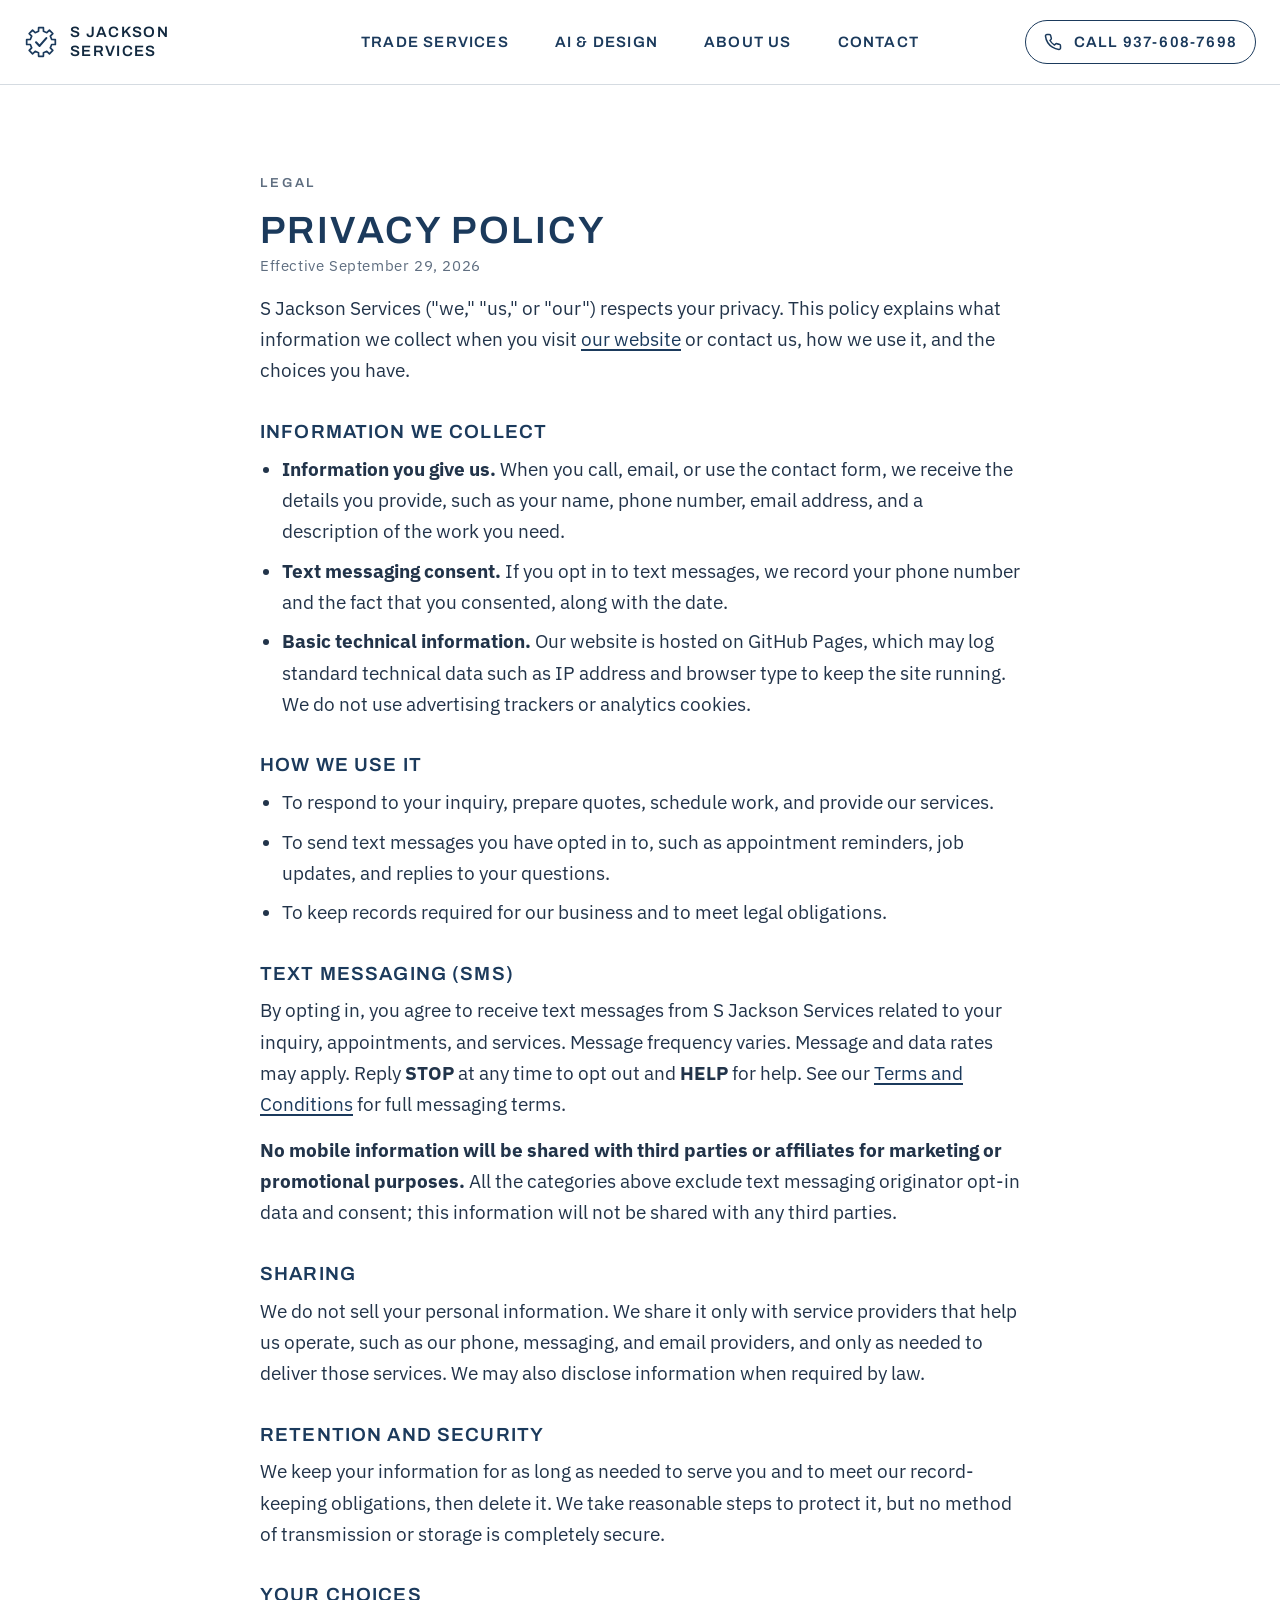
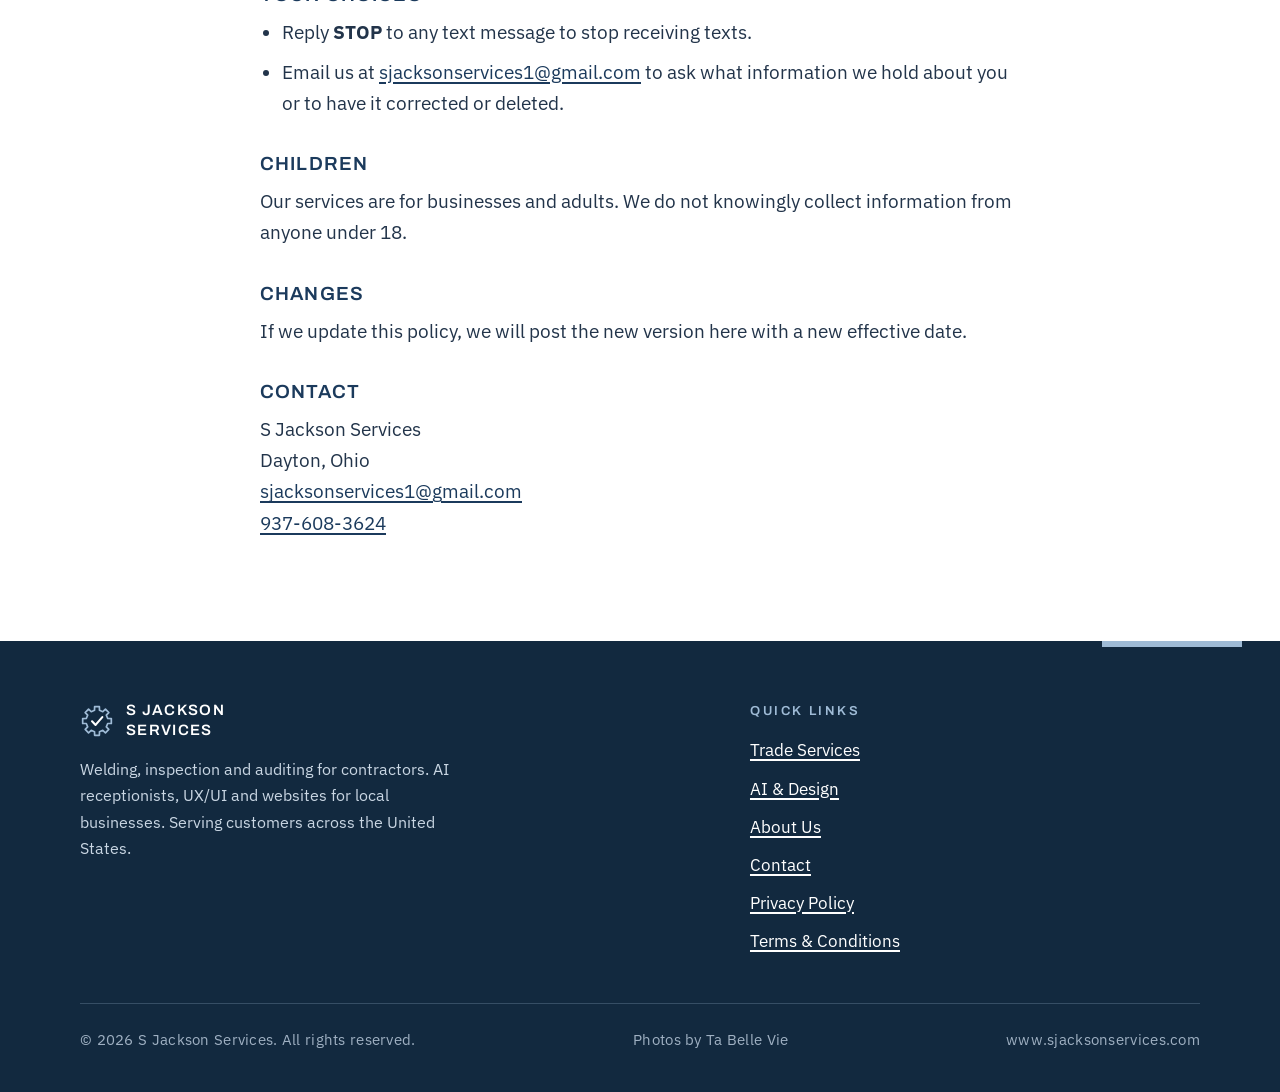
==== commit 6a5fd34a: "Center Catherine's headshot; shorten photo credit to Ta Belle Vie Co-Authored-By: Claude Fable 5.1 <" ====
--- a/privacy.html
+++ b/privacy.html
@@ -133,7 +133,7 @@
     </div>
     <div class="footer-bottom">
       <span>&copy; <span id="year">2026</span> S Jackson Services. All rights reserved.</span>
-      <span class="photo-credit" data-fill="photoCredit">Photos by Ta Belle Vie Photography</span>
+      <span class="photo-credit" data-fill="photoCredit">Photos by Ta Belle Vie</span>
       <span data-fill="website">www.sjacksonservices.com</span>
     </div>
   </div>
--- a/styles.css
+++ b/styles.css
@@ -337,6 +337,8 @@
 }
 .side-photo figcaption span{font-size:14.5px;color:var(--muted);letter-spacing:.03em;}
 .side-photo figcaption em{font-style:normal;font-size:15px;color:var(--text);margin-top:6px;}
+.credit{display:block;font-size:12.5px;color:var(--muted);letter-spacing:.04em;margin-top:6px;}
+.team-photo figcaption{display:flex;flex-direction:column;gap:2px;}
 .placeholder{background:rgba(159,187,214,.28);border-radius:3px;padding:0 4px;}
 
 /* ---------- CONTACT ---------- */
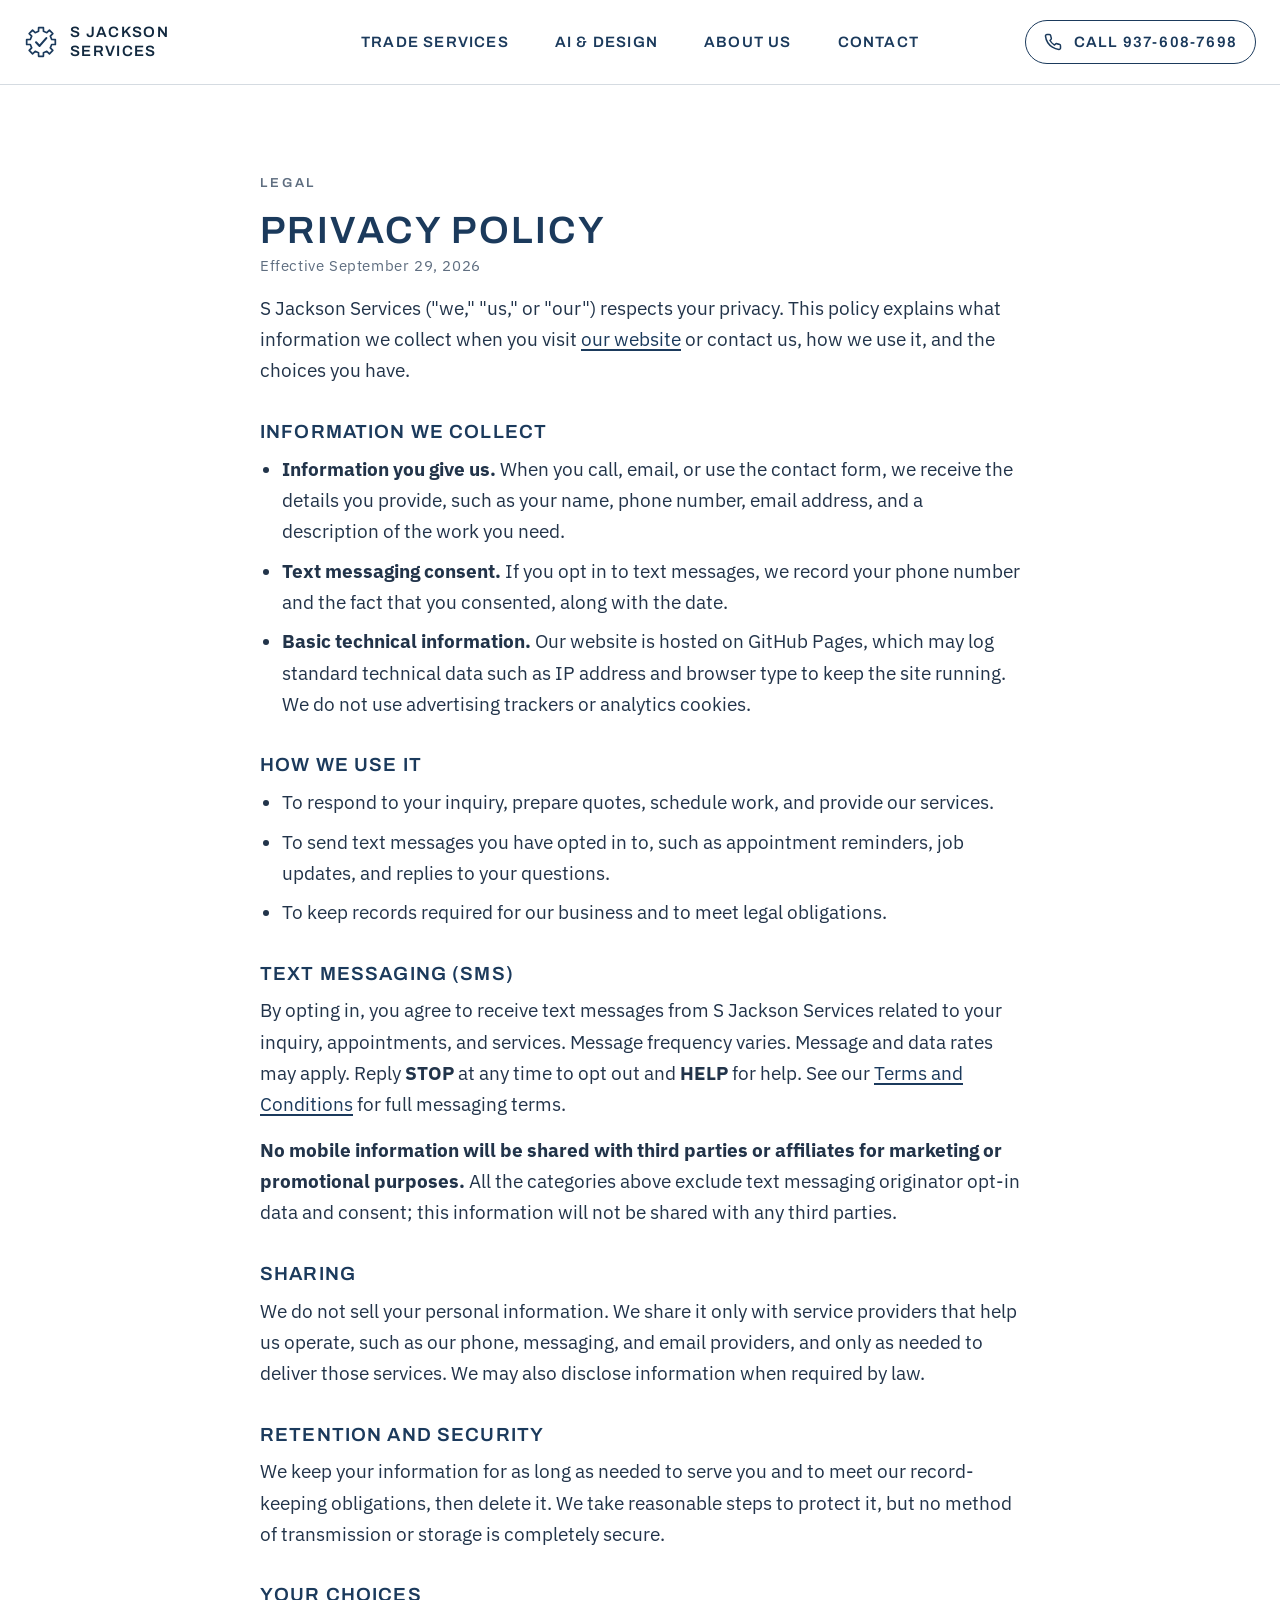
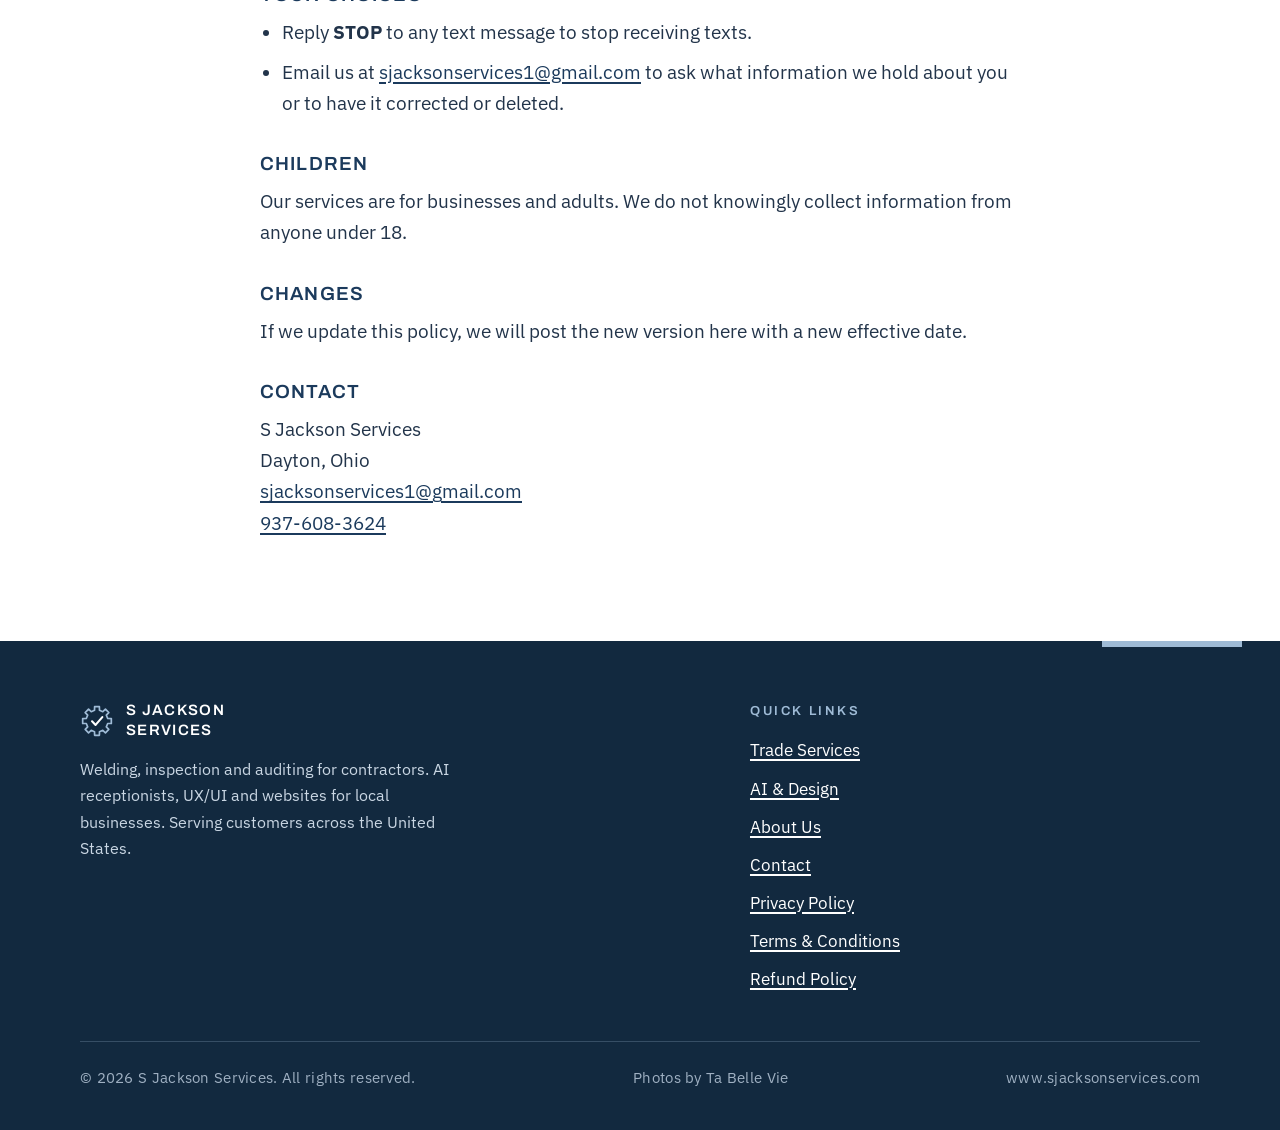
==== commit 1df6f7c4: "Add refund policy to Terms page with footer links Covers AI receptionist, websites and design, hardw" ====
--- a/privacy.html
+++ b/privacy.html
@@ -128,6 +128,7 @@
           <li><a href="index.html#contact">Contact</a></li>
           <li><a href="privacy.html">Privacy Policy</a></li>
           <li><a href="terms.html">Terms &amp; Conditions</a></li>
+          <li><a href="terms.html#refunds">Refund Policy</a></li>
         </ul>
       </div>
     </div>
--- a/styles.css
+++ b/styles.css
@@ -385,7 +385,8 @@
   letter-spacing:.06em;text-transform:uppercase;line-height:1.2;color:var(--navy);
 }
 .legal-date{margin:8px 0 28px;font-size:15px;color:var(--muted);letter-spacing:.04em;}
-.legal h2{font-size:19px;margin:34px 0 10px;}
+.legal h2{font-size:19px;margin:34px 0 10px;scroll-margin-top:100px;}
+.legal h3{font-size:17px;margin:22px 0 8px;color:var(--navy);}
 .legal p{margin:0 0 14px;}
 .legal ul{margin:0 0 16px 22px;}
 .legal li{margin-bottom:8px;}
